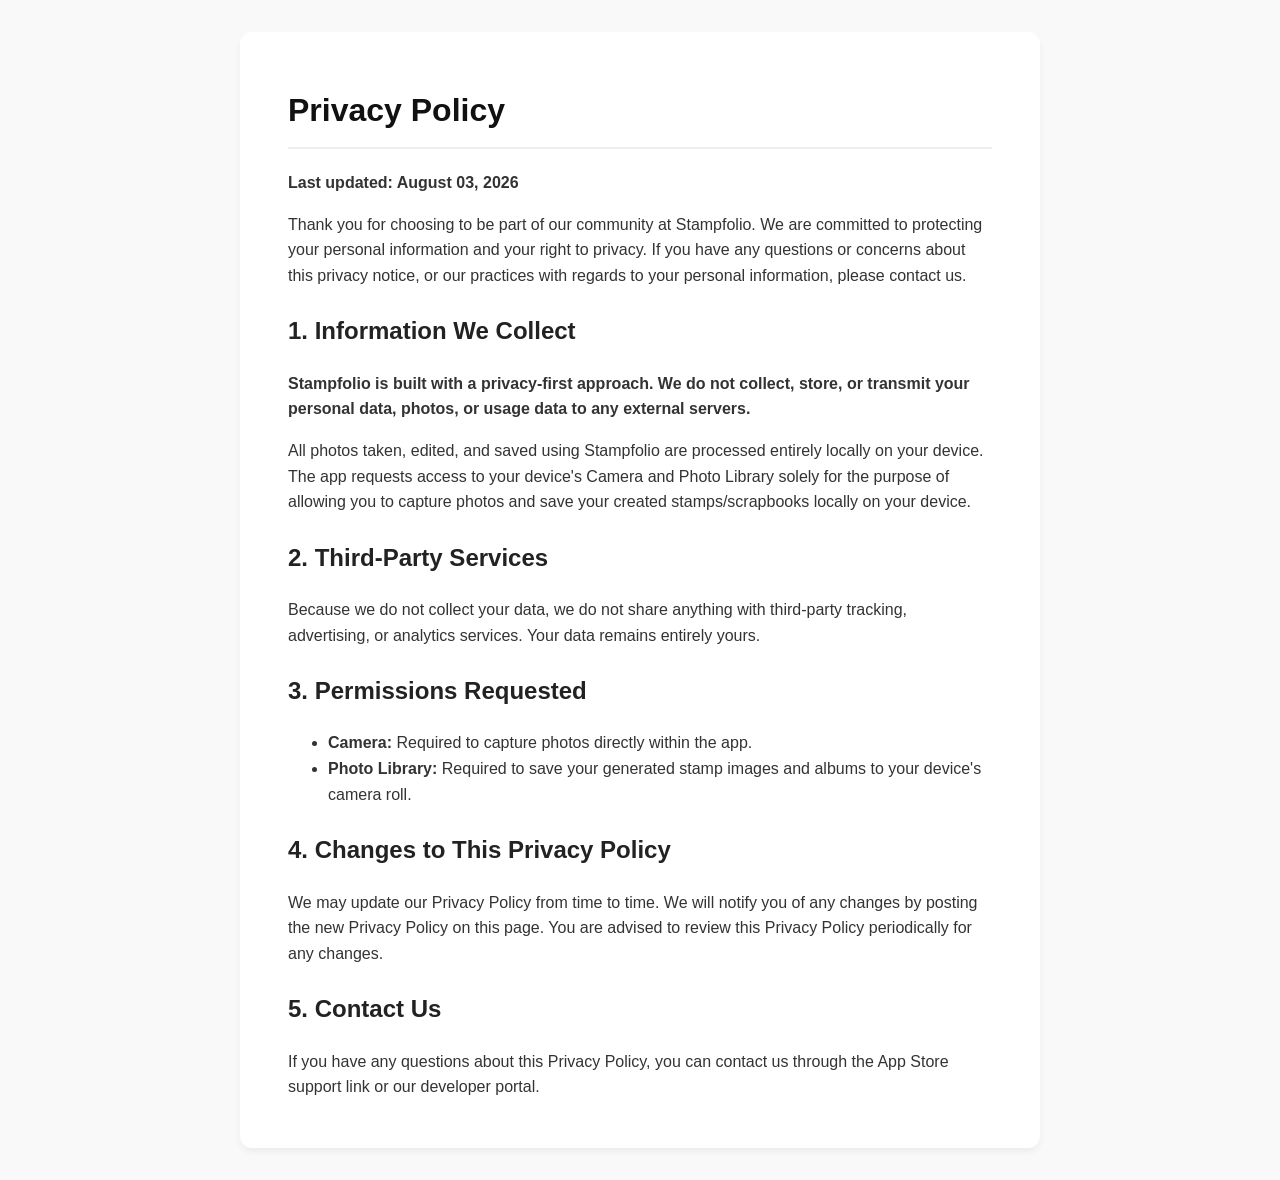
==== privacy.html @ 3fbc7e21 "Initial commit with Privacy Policy and Terms of Service" ====
<!DOCTYPE html>
<html lang="en">
<head>
    <meta charset="UTF-8">
    <meta name="viewport" content="width=device-width, initial-scale=1.0">
    <title>Privacy Policy - Stampfolio</title>
    <style>
        body {
            font-family: -apple-system, BlinkMacSystemFont, "Segoe UI", Roboto, Helvetica, Arial, sans-serif;
            line-height: 1.6;
            color: #333;
            max-width: 800px;
            margin: 0 auto;
            padding: 2rem;
            background-color: #f9f9f9;
        }
        .container {
            background-color: #fff;
            padding: 2rem 3rem;
            border-radius: 12px;
            box-shadow: 0 4px 6px rgba(0,0,0,0.05);
        }
        h1 { color: #111; border-bottom: 2px solid #eee; padding-bottom: 10px; }
        h2 { color: #222; margin-top: 1.5rem; }
        p { margin-bottom: 1rem; }
        a { color: #007aff; text-decoration: none; }
        a:hover { text-decoration: underline; }
        @media (max-width: 600px) {
            body { padding: 1rem; }
            .container { padding: 1.5rem; }
        }
    </style>
</head>
<body>
    <div class="container">
        <h1>Privacy Policy</h1>
        <p><strong>Last updated: August 03, 2026</strong></p>
        
        <p>Thank you for choosing to be part of our community at Stampfolio. We are committed to protecting your personal information and your right to privacy. If you have any questions or concerns about this privacy notice, or our practices with regards to your personal information, please contact us.</p>
        
        <h2>1. Information We Collect</h2>
        <p><strong>Stampfolio is built with a privacy-first approach. We do not collect, store, or transmit your personal data, photos, or usage data to any external servers.</strong></p>
        <p>All photos taken, edited, and saved using Stampfolio are processed entirely locally on your device. The app requests access to your device's Camera and Photo Library solely for the purpose of allowing you to capture photos and save your created stamps/scrapbooks locally on your device.</p>
        
        <h2>2. Third-Party Services</h2>
        <p>Because we do not collect your data, we do not share anything with third-party tracking, advertising, or analytics services. Your data remains entirely yours.</p>
        
        <h2>3. Permissions Requested</h2>
        <ul>
            <li><strong>Camera:</strong> Required to capture photos directly within the app.</li>
            <li><strong>Photo Library:</strong> Required to save your generated stamp images and albums to your device's camera roll.</li>
        </ul>
        
        <h2>4. Changes to This Privacy Policy</h2>
        <p>We may update our Privacy Policy from time to time. We will notify you of any changes by posting the new Privacy Policy on this page. You are advised to review this Privacy Policy periodically for any changes.</p>
        
        <h2>5. Contact Us</h2>
        <p>If you have any questions about this Privacy Policy, you can contact us through the App Store support link or our developer portal.</p>
    </div>
</body>
</html>
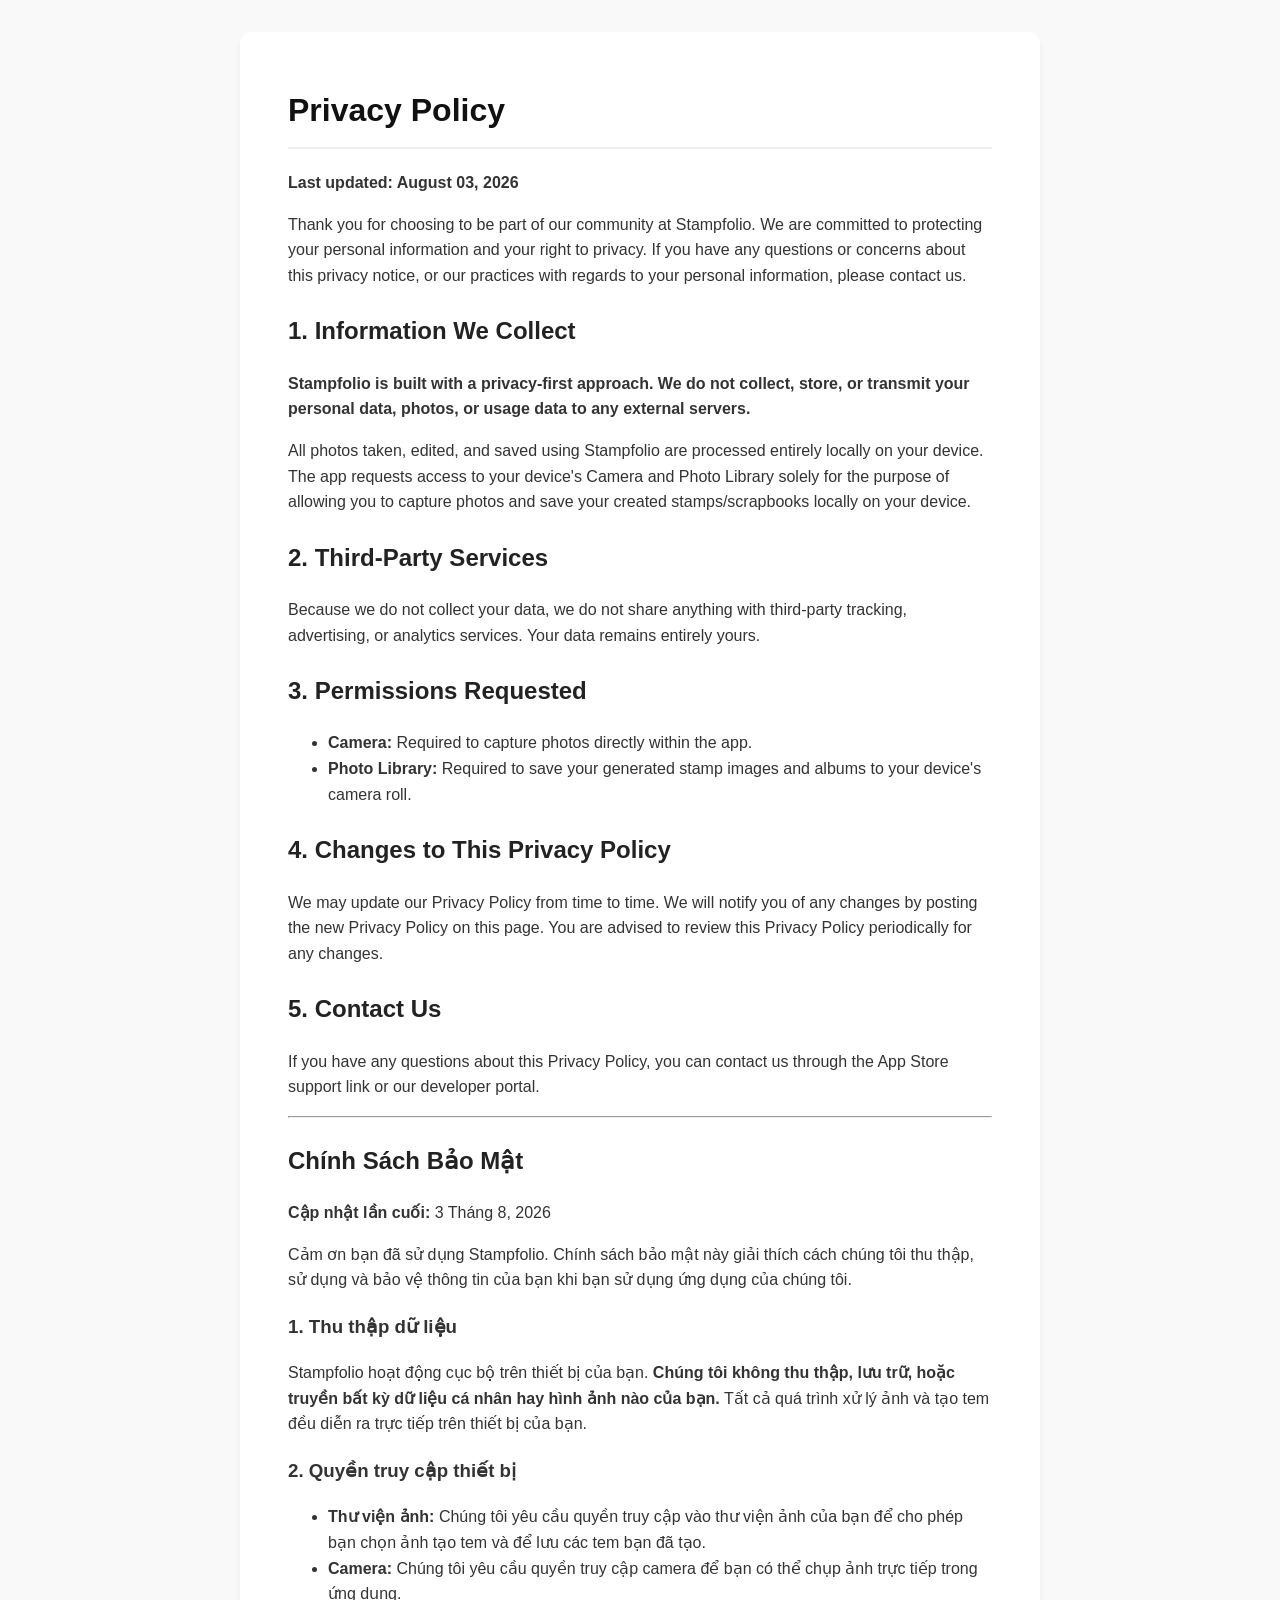
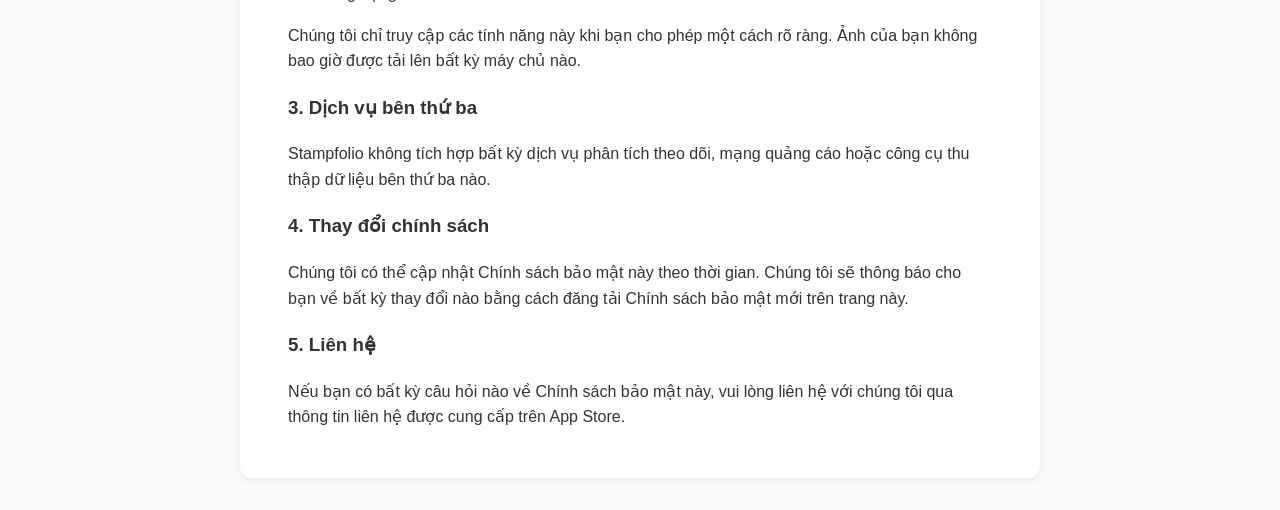
==== commit 7cf63cb5: "feat: Add Vietnamese translation to legal docs" ====
--- a/privacy.html
+++ b/privacy.html
@@ -56,6 +56,34 @@
         
         <h2>5. Contact Us</h2>
         <p>If you have any questions about this Privacy Policy, you can contact us through the App Store support link or our developer portal.</p>
+    
+    <div class="lang-vi">
+        <hr>
+        <h2>Chính Sách Bảo Mật</h2>
+        <p><strong>Cập nhật lần cuối:</strong> 3 Tháng 8, 2026</p>
+
+        <p>Cảm ơn bạn đã sử dụng Stampfolio. Chính sách bảo mật này giải thích cách chúng tôi thu thập, sử dụng và bảo vệ thông tin của bạn khi bạn sử dụng ứng dụng của chúng tôi.</p>
+
+        <h3>1. Thu thập dữ liệu</h3>
+        <p>Stampfolio hoạt động cục bộ trên thiết bị của bạn. <strong>Chúng tôi không thu thập, lưu trữ, hoặc truyền bất kỳ dữ liệu cá nhân hay hình ảnh nào của bạn.</strong> Tất cả quá trình xử lý ảnh và tạo tem đều diễn ra trực tiếp trên thiết bị của bạn.</p>
+
+        <h3>2. Quyền truy cập thiết bị</h3>
+        <ul>
+            <li><strong>Thư viện ảnh:</strong> Chúng tôi yêu cầu quyền truy cập vào thư viện ảnh của bạn để cho phép bạn chọn ảnh tạo tem và để lưu các tem bạn đã tạo.</li>
+            <li><strong>Camera:</strong> Chúng tôi yêu cầu quyền truy cập camera để bạn có thể chụp ảnh trực tiếp trong ứng dụng.</li>
+        </ul>
+        <p>Chúng tôi chỉ truy cập các tính năng này khi bạn cho phép một cách rõ ràng. Ảnh của bạn không bao giờ được tải lên bất kỳ máy chủ nào.</p>
+
+        <h3>3. Dịch vụ bên thứ ba</h3>
+        <p>Stampfolio không tích hợp bất kỳ dịch vụ phân tích theo dõi, mạng quảng cáo hoặc công cụ thu thập dữ liệu bên thứ ba nào.</p>
+
+        <h3>4. Thay đổi chính sách</h3>
+        <p>Chúng tôi có thể cập nhật Chính sách bảo mật này theo thời gian. Chúng tôi sẽ thông báo cho bạn về bất kỳ thay đổi nào bằng cách đăng tải Chính sách bảo mật mới trên trang này.</p>
+
+        <h3>5. Liên hệ</h3>
+        <p>Nếu bạn có bất kỳ câu hỏi nào về Chính sách bảo mật này, vui lòng liên hệ với chúng tôi qua thông tin liên hệ được cung cấp trên App Store.</p>
     </div>
+    
+</div>
 </body>
 </html>
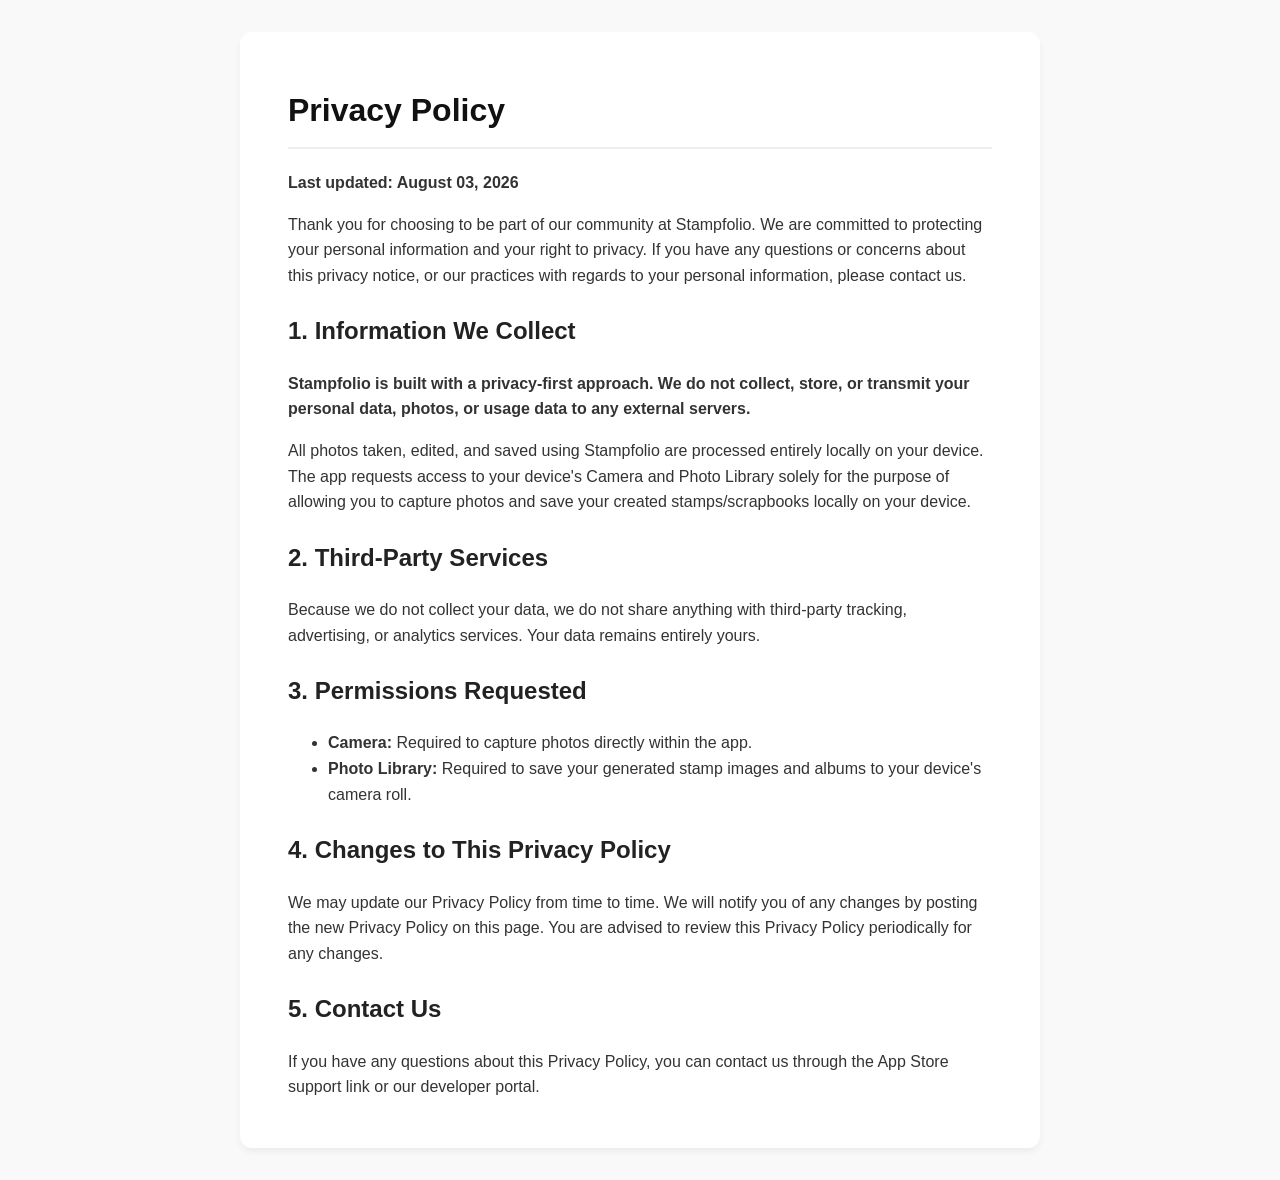
==== commit 1904092e: "feat: Add JS to filter language automatically based on browser language" ====
--- a/privacy.html
+++ b/privacy.html
@@ -33,6 +33,7 @@
 </head>
 <body>
     <div class="container">
+<div class="lang-en">
         <h1>Privacy Policy</h1>
         <p><strong>Last updated: August 03, 2026</strong></p>
         
@@ -57,8 +58,9 @@
         <h2>5. Contact Us</h2>
         <p>If you have any questions about this Privacy Policy, you can contact us through the App Store support link or our developer portal.</p>
     
-    <div class="lang-vi">
-        <hr>
+    </div>
+<div class="lang-vi" style="display: none;">
+        
         <h2>Chính Sách Bảo Mật</h2>
         <p><strong>Cập nhật lần cuối:</strong> 3 Tháng 8, 2026</p>
 
@@ -85,5 +87,23 @@
     </div>
     
 </div>
-</body>
+
+    <script>
+        document.addEventListener('DOMContentLoaded', function() {
+            var userLang = navigator.language || navigator.userLanguage;
+            var isVi = userLang.toLowerCase().includes('vi');
+            
+            var enDiv = document.querySelector('.lang-en');
+            var viDiv = document.querySelector('.lang-vi');
+            
+            if (isVi) {
+                if (enDiv) enDiv.style.display = 'none';
+                if (viDiv) viDiv.style.display = 'block';
+            } else {
+                if (enDiv) enDiv.style.display = 'block';
+                if (viDiv) viDiv.style.display = 'none';
+            }
+        });
+    </script>
+    </body>
 </html>
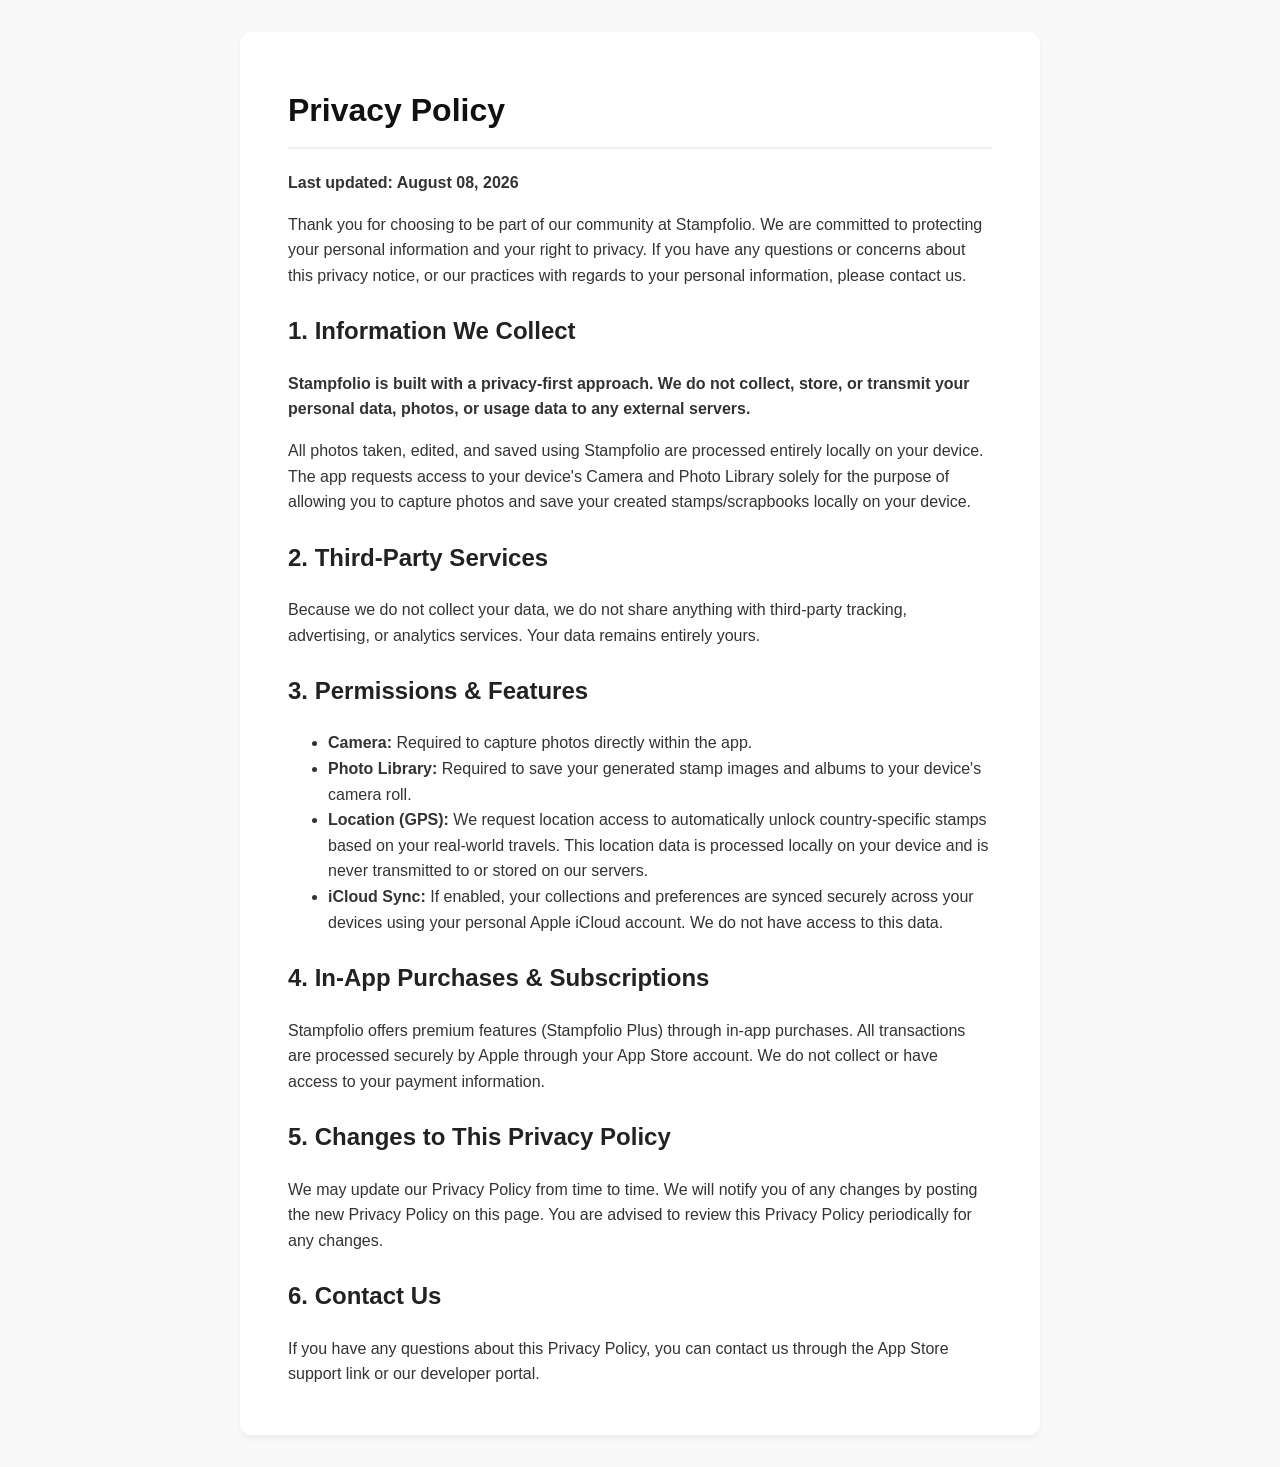
==== commit 54bf1a8e: "Update privacy policy and terms of service" ====
--- a/privacy.html
+++ b/privacy.html
@@ -35,7 +35,7 @@
     <div class="container">
 <div class="lang-en">
         <h1>Privacy Policy</h1>
-        <p><strong>Last updated: August 03, 2026</strong></p>
+        <p><strong>Last updated: August 08, 2026</strong></p>
         
         <p>Thank you for choosing to be part of our community at Stampfolio. We are committed to protecting your personal information and your right to privacy. If you have any questions or concerns about this privacy notice, or our practices with regards to your personal information, please contact us.</p>
         
@@ -46,43 +46,53 @@
         <h2>2. Third-Party Services</h2>
         <p>Because we do not collect your data, we do not share anything with third-party tracking, advertising, or analytics services. Your data remains entirely yours.</p>
         
-        <h2>3. Permissions Requested</h2>
+        <h2>3. Permissions & Features</h2>
         <ul>
             <li><strong>Camera:</strong> Required to capture photos directly within the app.</li>
             <li><strong>Photo Library:</strong> Required to save your generated stamp images and albums to your device's camera roll.</li>
+            <li><strong>Location (GPS):</strong> We request location access to automatically unlock country-specific stamps based on your real-world travels. This location data is processed locally on your device and is never transmitted to or stored on our servers.</li>
+            <li><strong>iCloud Sync:</strong> If enabled, your collections and preferences are synced securely across your devices using your personal Apple iCloud account. We do not have access to this data.</li>
         </ul>
         
-        <h2>4. Changes to This Privacy Policy</h2>
+        <h2>4. In-App Purchases & Subscriptions</h2>
+        <p>Stampfolio offers premium features (Stampfolio Plus) through in-app purchases. All transactions are processed securely by Apple through your App Store account. We do not collect or have access to your payment information.</p>
+        
+        <h2>5. Changes to This Privacy Policy</h2>
         <p>We may update our Privacy Policy from time to time. We will notify you of any changes by posting the new Privacy Policy on this page. You are advised to review this Privacy Policy periodically for any changes.</p>
         
-        <h2>5. Contact Us</h2>
+        <h2>6. Contact Us</h2>
         <p>If you have any questions about this Privacy Policy, you can contact us through the App Store support link or our developer portal.</p>
     
     </div>
 <div class="lang-vi" style="display: none;">
         
         <h2>Chính Sách Bảo Mật</h2>
-        <p><strong>Cập nhật lần cuối:</strong> 3 Tháng 8, 2026</p>
+        <p><strong>Cập nhật lần cuối:</strong> 8 Tháng 8, 2026</p>
 
         <p>Cảm ơn bạn đã sử dụng Stampfolio. Chính sách bảo mật này giải thích cách chúng tôi thu thập, sử dụng và bảo vệ thông tin của bạn khi bạn sử dụng ứng dụng của chúng tôi.</p>
 
         <h3>1. Thu thập dữ liệu</h3>
         <p>Stampfolio hoạt động cục bộ trên thiết bị của bạn. <strong>Chúng tôi không thu thập, lưu trữ, hoặc truyền bất kỳ dữ liệu cá nhân hay hình ảnh nào của bạn.</strong> Tất cả quá trình xử lý ảnh và tạo tem đều diễn ra trực tiếp trên thiết bị của bạn.</p>
 
-        <h3>2. Quyền truy cập thiết bị</h3>
+        <h3>2. Quyền truy cập thiết bị & Tính năng</h3>
         <ul>
             <li><strong>Thư viện ảnh:</strong> Chúng tôi yêu cầu quyền truy cập vào thư viện ảnh của bạn để cho phép bạn chọn ảnh tạo tem và để lưu các tem bạn đã tạo.</li>
             <li><strong>Camera:</strong> Chúng tôi yêu cầu quyền truy cập camera để bạn có thể chụp ảnh trực tiếp trong ứng dụng.</li>
+            <li><strong>Vị trí (GPS):</strong> Chúng tôi yêu cầu truy cập vị trí để tự động mở khóa tem các quốc gia dựa trên hành trình du lịch thực tế của bạn. Dữ liệu này chỉ được xử lý cục bộ trên thiết bị và không bao giờ được gửi hay lưu trữ trên máy chủ của chúng tôi.</li>
+            <li><strong>Đồng bộ iCloud:</strong> Nếu được bật, bộ sưu tập của bạn sẽ được đồng bộ an toàn qua tài khoản Apple iCloud cá nhân của bạn. Chúng tôi không có quyền truy cập vào dữ liệu này.</li>
         </ul>
-        <p>Chúng tôi chỉ truy cập các tính năng này khi bạn cho phép một cách rõ ràng. Ảnh của bạn không bao giờ được tải lên bất kỳ máy chủ nào.</p>
+        <p>Chúng tôi chỉ truy cập các tính năng này khi bạn cho phép một cách rõ ràng.</p>
 
-        <h3>3. Dịch vụ bên thứ ba</h3>
+        <h3>3. Mua sắm trong ứng dụng & Đăng ký</h3>
+        <p>Stampfolio cung cấp các tính năng cao cấp (Stampfolio Plus) thông qua hình thức mua trong ứng dụng. Mọi giao dịch được Apple xử lý bảo mật thông qua tài khoản App Store của bạn. Chúng tôi không thu thập hay có quyền truy cập vào thông tin thanh toán của bạn.</p>
+
+        <h3>4. Dịch vụ bên thứ ba</h3>
         <p>Stampfolio không tích hợp bất kỳ dịch vụ phân tích theo dõi, mạng quảng cáo hoặc công cụ thu thập dữ liệu bên thứ ba nào.</p>
 
-        <h3>4. Thay đổi chính sách</h3>
+        <h3>5. Thay đổi chính sách</h3>
         <p>Chúng tôi có thể cập nhật Chính sách bảo mật này theo thời gian. Chúng tôi sẽ thông báo cho bạn về bất kỳ thay đổi nào bằng cách đăng tải Chính sách bảo mật mới trên trang này.</p>
-
-        <h3>5. Liên hệ</h3>
+        
+        <h3>6. Liên hệ</h3>
         <p>Nếu bạn có bất kỳ câu hỏi nào về Chính sách bảo mật này, vui lòng liên hệ với chúng tôi qua thông tin liên hệ được cung cấp trên App Store.</p>
     </div>
     
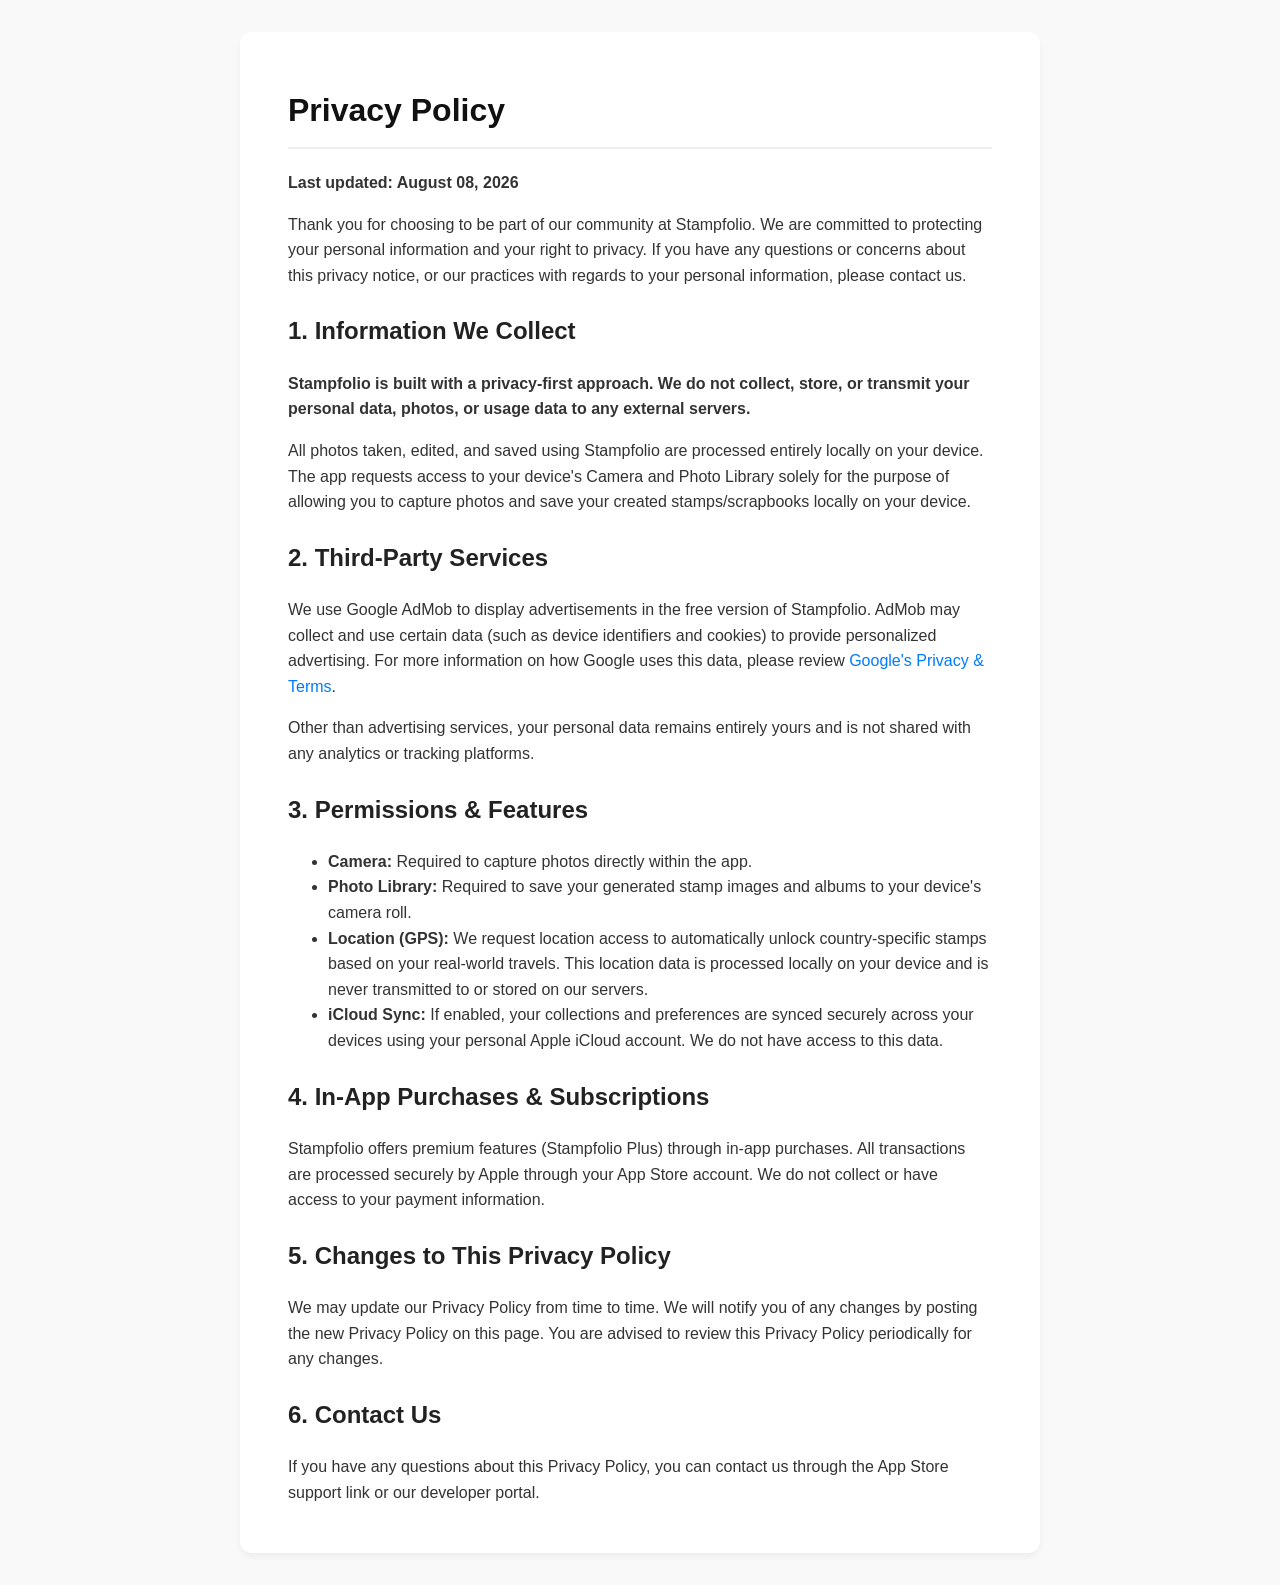
==== commit 413779fe: "Update privacy policy and terms of service for Google AdMob" ====
--- a/privacy.html
+++ b/privacy.html
@@ -44,7 +44,8 @@
         <p>All photos taken, edited, and saved using Stampfolio are processed entirely locally on your device. The app requests access to your device's Camera and Photo Library solely for the purpose of allowing you to capture photos and save your created stamps/scrapbooks locally on your device.</p>
         
         <h2>2. Third-Party Services</h2>
-        <p>Because we do not collect your data, we do not share anything with third-party tracking, advertising, or analytics services. Your data remains entirely yours.</p>
+        <p>We use Google AdMob to display advertisements in the free version of Stampfolio. AdMob may collect and use certain data (such as device identifiers and cookies) to provide personalized advertising. For more information on how Google uses this data, please review <a href="https://policies.google.com/technologies/partner-sites" target="_blank">Google's Privacy & Terms</a>.</p>
+        <p>Other than advertising services, your personal data remains entirely yours and is not shared with any analytics or tracking platforms.</p>
         
         <h2>3. Permissions & Features</h2>
         <ul>
@@ -87,7 +88,8 @@
         <p>Stampfolio cung cấp các tính năng cao cấp (Stampfolio Plus) thông qua hình thức mua trong ứng dụng. Mọi giao dịch được Apple xử lý bảo mật thông qua tài khoản App Store của bạn. Chúng tôi không thu thập hay có quyền truy cập vào thông tin thanh toán của bạn.</p>
 
         <h3>4. Dịch vụ bên thứ ba</h3>
-        <p>Stampfolio không tích hợp bất kỳ dịch vụ phân tích theo dõi, mạng quảng cáo hoặc công cụ thu thập dữ liệu bên thứ ba nào.</p>
+        <p>Chúng tôi sử dụng Google AdMob để hiển thị quảng cáo trong phiên bản miễn phí của Stampfolio. AdMob có thể thu thập và sử dụng một số dữ liệu nhất định (như định danh thiết bị và cookie) để cung cấp quảng cáo được cá nhân hoá. Để biết thêm thông tin về cách Google sử dụng dữ liệu này, vui lòng xem <a href="https://policies.google.com/technologies/partner-sites" target="_blank">Chính sách bảo mật của Google</a>.</p>
+        <p>Ngoài dịch vụ quảng cáo, dữ liệu cá nhân của bạn hoàn toàn thuộc về bạn và không được chia sẻ với bất kỳ nền tảng phân tích hoặc theo dõi nào khác.</p>
 
         <h3>5. Thay đổi chính sách</h3>
         <p>Chúng tôi có thể cập nhật Chính sách bảo mật này theo thời gian. Chúng tôi sẽ thông báo cho bạn về bất kỳ thay đổi nào bằng cách đăng tải Chính sách bảo mật mới trên trang này.</p>
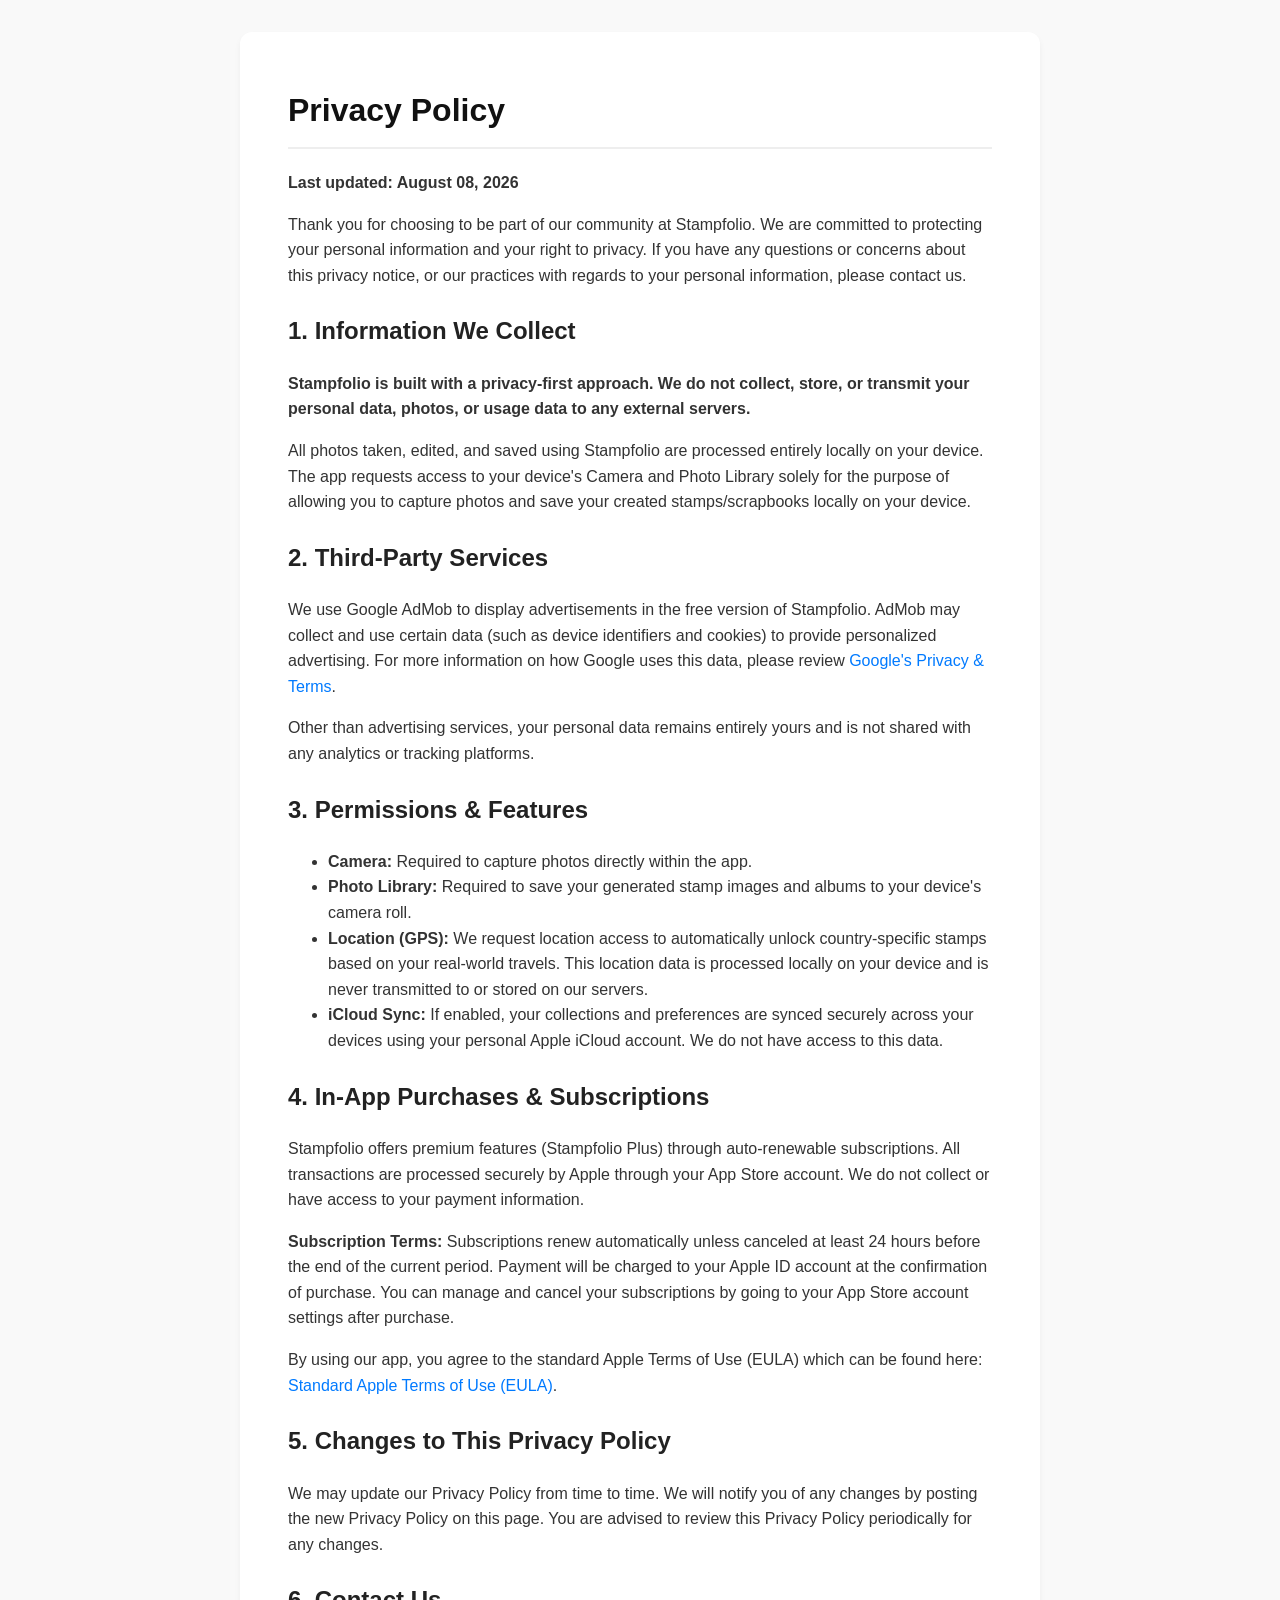
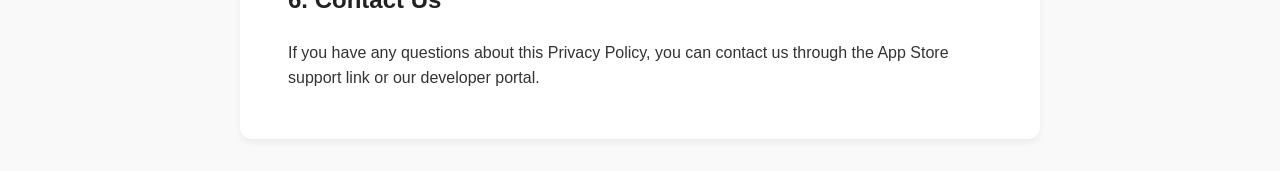
==== commit 15e1dc13: "Update privacy policy with auto-renewable subscription terms" ====
--- a/privacy.html
+++ b/privacy.html
@@ -56,7 +56,9 @@
         </ul>
         
         <h2>4. In-App Purchases & Subscriptions</h2>
-        <p>Stampfolio offers premium features (Stampfolio Plus) through in-app purchases. All transactions are processed securely by Apple through your App Store account. We do not collect or have access to your payment information.</p>
+        <p>Stampfolio offers premium features (Stampfolio Plus) through auto-renewable subscriptions. All transactions are processed securely by Apple through your App Store account. We do not collect or have access to your payment information.</p>
+        <p><strong>Subscription Terms:</strong> Subscriptions renew automatically unless canceled at least 24 hours before the end of the current period. Payment will be charged to your Apple ID account at the confirmation of purchase. You can manage and cancel your subscriptions by going to your App Store account settings after purchase.</p>
+        <p>By using our app, you agree to the standard Apple Terms of Use (EULA) which can be found here: <a href="https://www.apple.com/legal/internet-services/itunes/dev/stdeula/" target="_blank">Standard Apple Terms of Use (EULA)</a>.</p>
         
         <h2>5. Changes to This Privacy Policy</h2>
         <p>We may update our Privacy Policy from time to time. We will notify you of any changes by posting the new Privacy Policy on this page. You are advised to review this Privacy Policy periodically for any changes.</p>
@@ -84,8 +86,10 @@
         </ul>
         <p>Chúng tôi chỉ truy cập các tính năng này khi bạn cho phép một cách rõ ràng.</p>
 
-        <h3>3. Mua sắm trong ứng dụng & Đăng ký</h3>
-        <p>Stampfolio cung cấp các tính năng cao cấp (Stampfolio Plus) thông qua hình thức mua trong ứng dụng. Mọi giao dịch được Apple xử lý bảo mật thông qua tài khoản App Store của bạn. Chúng tôi không thu thập hay có quyền truy cập vào thông tin thanh toán của bạn.</p>
+        <h3>3. Mua sắm trong ứng dụng & Đăng ký (In-App Purchases & Subscriptions)</h3>
+        <p>Stampfolio cung cấp các tính năng cao cấp (Stampfolio Plus) thông qua hình thức đăng ký tự động gia hạn (auto-renewable subscriptions). Mọi giao dịch được Apple xử lý bảo mật thông qua tài khoản App Store của bạn. Chúng tôi không thu thập hay có quyền truy cập vào thông tin thanh toán của bạn.</p>
+        <p><strong>Điều khoản đăng ký:</strong> Gói đăng ký sẽ tự động gia hạn trừ khi bị hủy ít nhất 24 giờ trước khi kết thúc chu kỳ hiện tại. Thanh toán sẽ được tính vào tài khoản Apple ID của bạn khi xác nhận mua. Bạn có thể quản lý và hủy gói đăng ký trong Cài đặt tài khoản App Store của mình sau khi mua.</p>
+        <p>Bằng việc sử dụng ứng dụng, bạn đồng ý với Điều khoản sử dụng tiêu chuẩn của Apple (EULA): <a href="https://www.apple.com/legal/internet-services/itunes/dev/stdeula/" target="_blank">Điều khoản sử dụng tiêu chuẩn của Apple</a>.</p>
 
         <h3>4. Dịch vụ bên thứ ba</h3>
         <p>Chúng tôi sử dụng Google AdMob để hiển thị quảng cáo trong phiên bản miễn phí của Stampfolio. AdMob có thể thu thập và sử dụng một số dữ liệu nhất định (như định danh thiết bị và cookie) để cung cấp quảng cáo được cá nhân hoá. Để biết thêm thông tin về cách Google sử dụng dữ liệu này, vui lòng xem <a href="https://policies.google.com/technologies/partner-sites" target="_blank">Chính sách bảo mật của Google</a>.</p>
